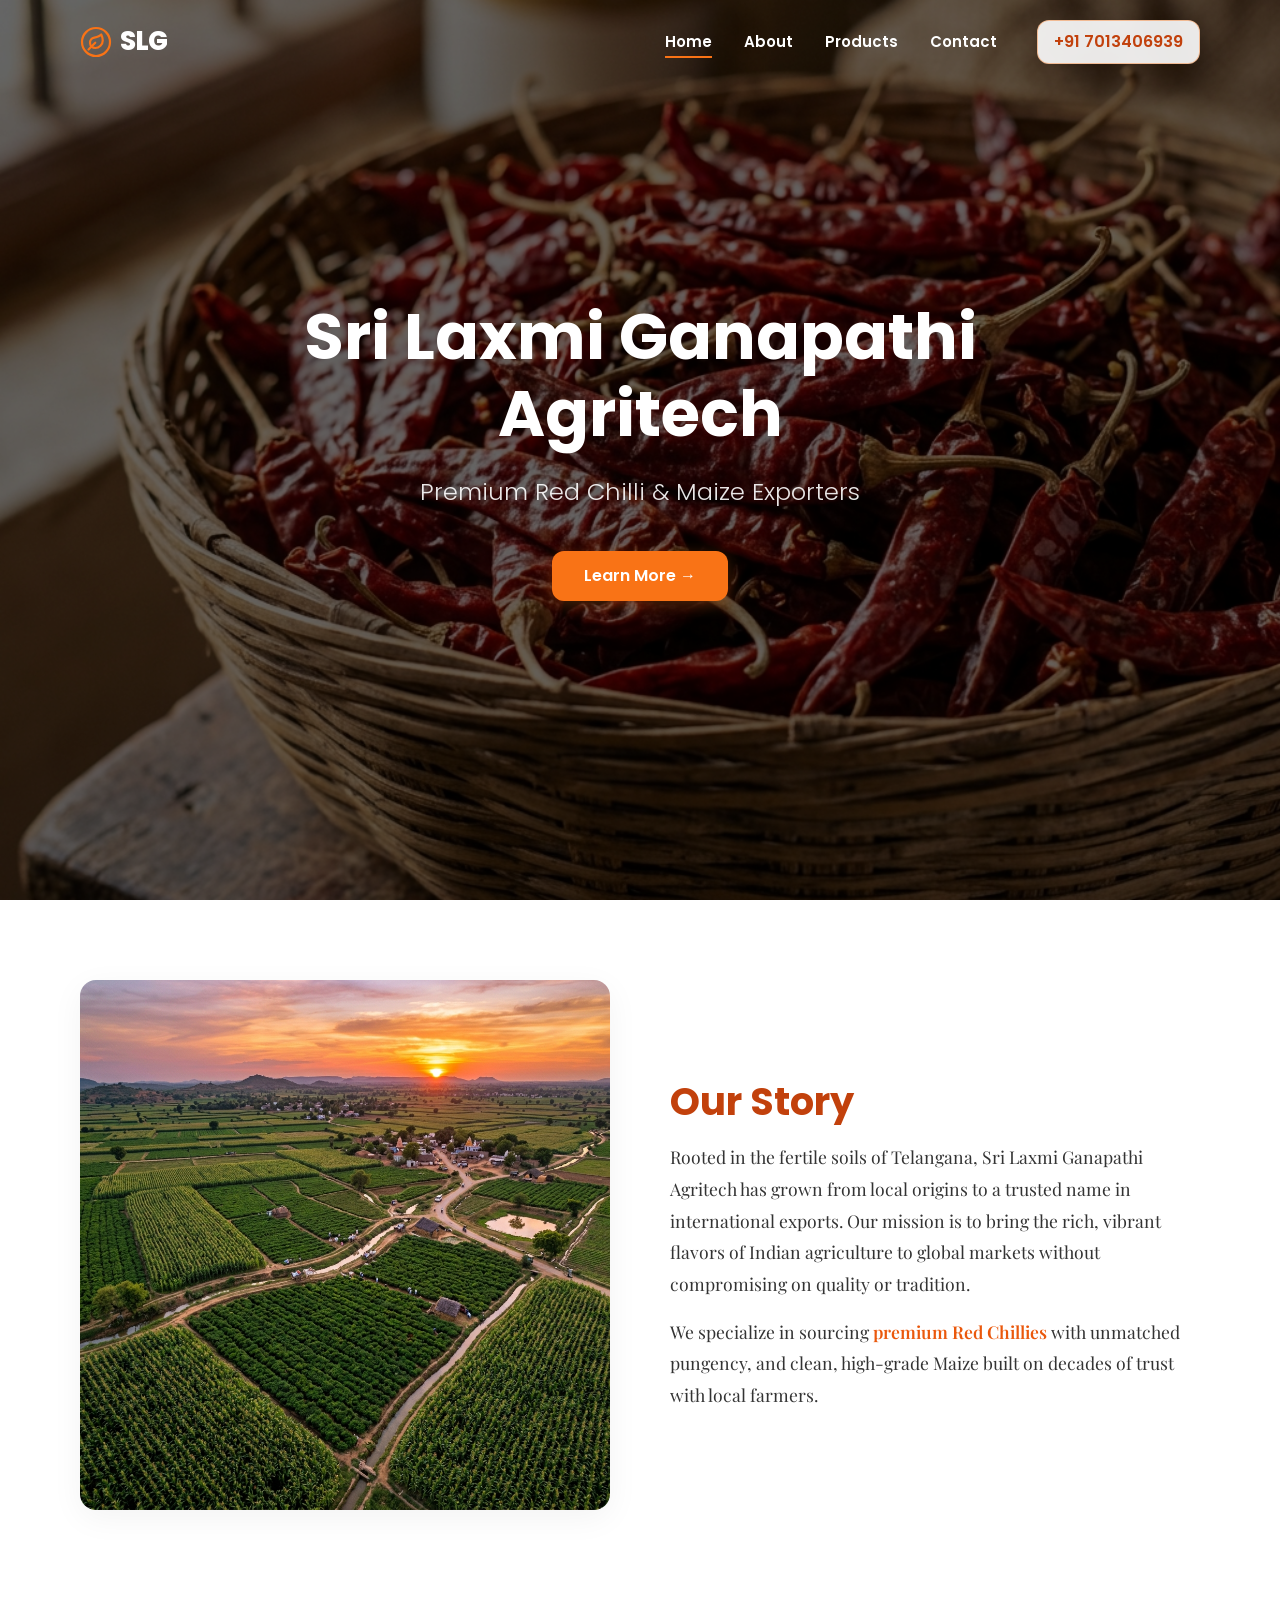
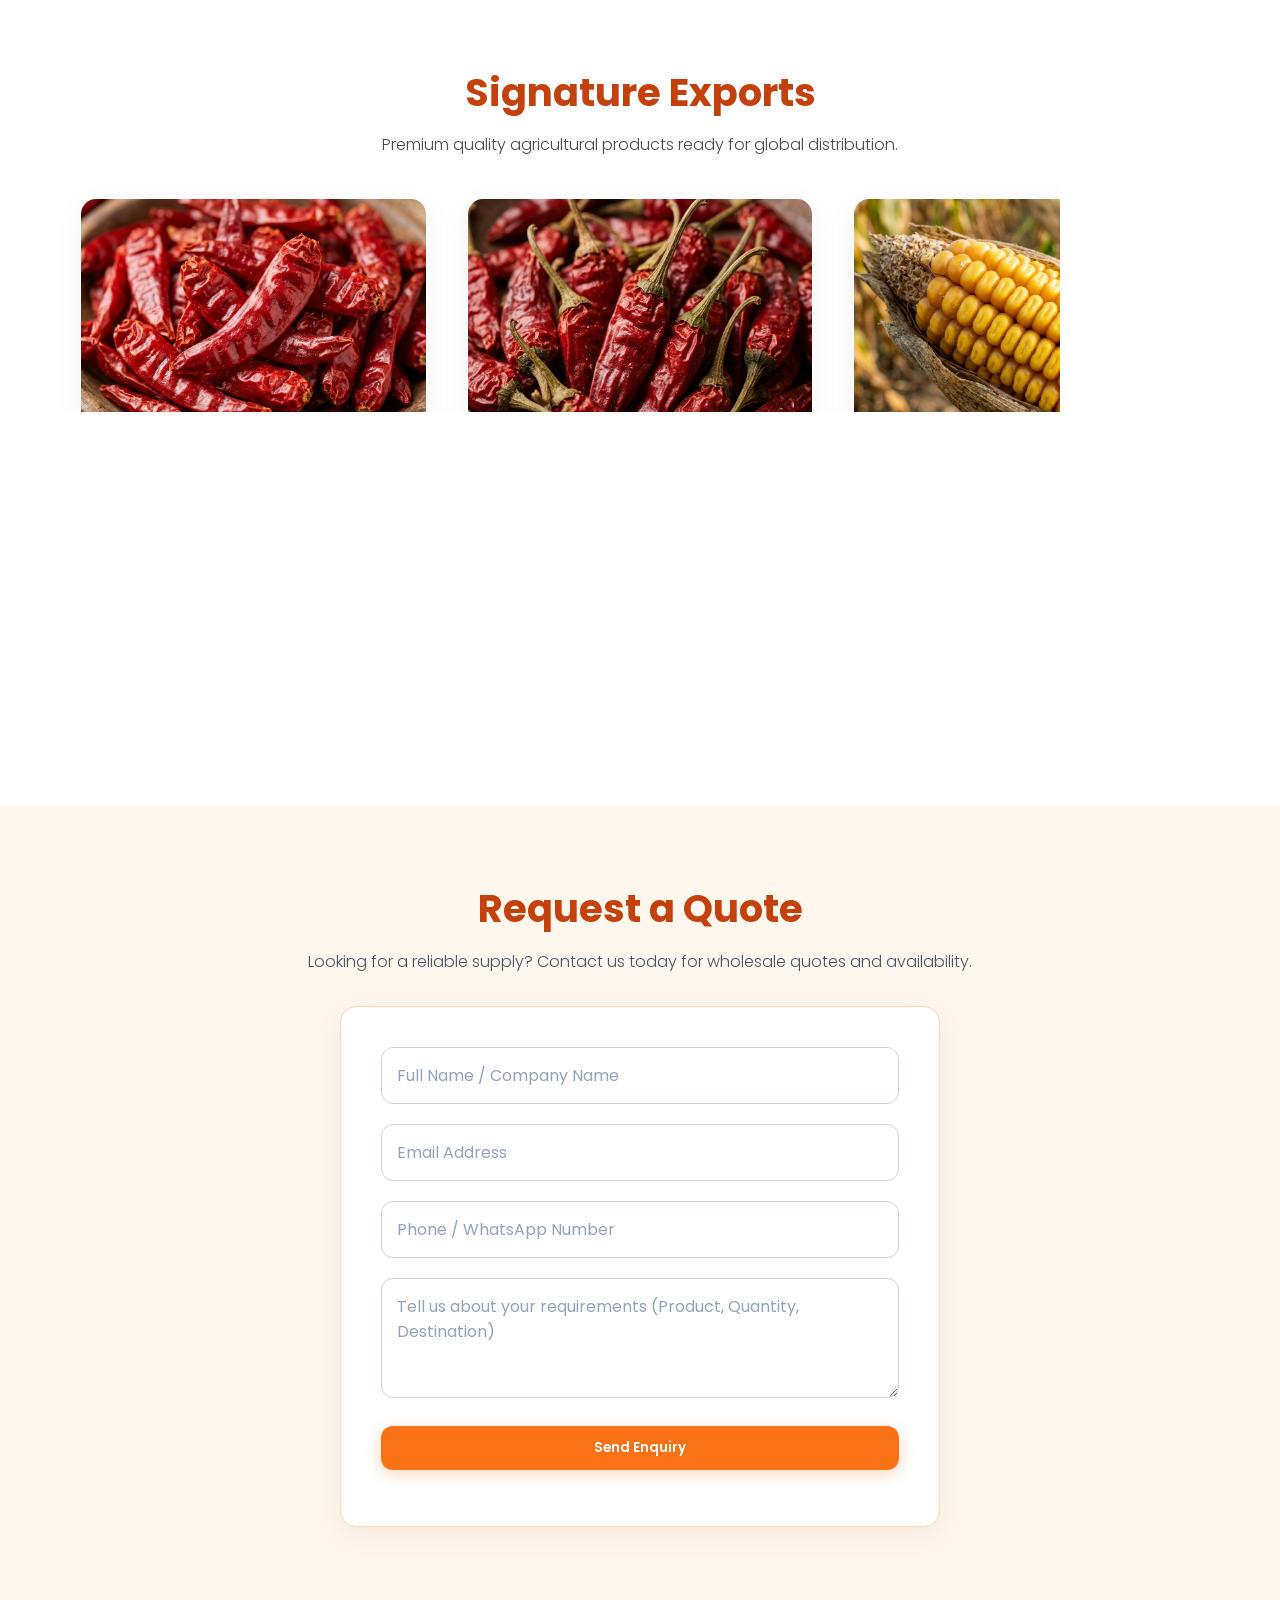
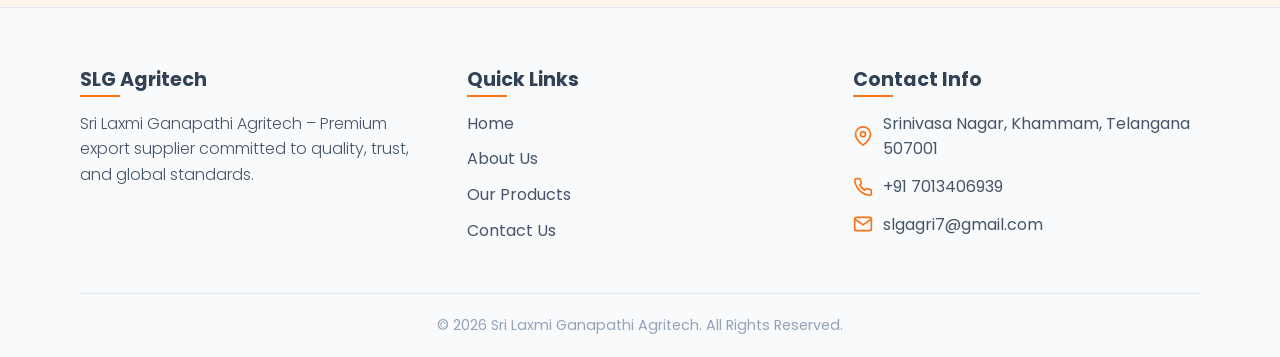
==== index.html @ 1c3d2900 "Add files via upload" ====
<!DOCTYPE html>
<html lang="en">

<head>
  <meta charset="UTF-8">
  <meta name="viewport" content="width=device-width, initial-scale=1.0">
  <meta name="description"
    content="Sri Laxmi Ganapathi Agritech is a leading exporter of premium Stemless Red Chillies, Whole Stem Chillies, and Grade A/B Maize from Telangana. Request a bulk quote today!">
  <title>Sri Laxmi Ganapathi Agritech | Premium Red Chilli & Maize Exporters</title>
  <link rel="canonical" href="https://www.slgagritech.com/">
  <meta name="robots" content="index, follow">
  <link rel="stylesheet" href="css/style.css">
  <script type="application/ld+json">
  {
    "@context": "https://schema.org",
    "@type": "Organization",
    "name": "Sri Laxmi Ganapathi Agritech",
    "url": "https://www.slgagritech.com",
    "contactPoint": {
      "@type": "ContactPoint",
      "telephone": "+91-7013406939",
      "contactType": "sales",
      "areaServed": "Global"
    }
  }
  </script>
</head>

<body>

  <!-- Glassmorphism Navbar -->
  <nav class="navbar">
    <div class="container">
      <a href="index.html" class="logo">
        <svg class="nav-logo-icon" xmlns="http://www.w3.org/2000/svg" viewBox="0 0 32 32" fill="none"
          stroke="var(--accent-brand)" stroke-linecap="round" stroke-linejoin="round">
          <circle cx="16" cy="16" r="14" stroke-width="2.2"></circle>
          <g transform="translate(7, 7) scale(0.75)" stroke-width="2.93">
            <path d="M11 20A7 7 0 0 1 9.8 6.1C15.5 5 17 4.48 19 2c1 2 2 4.18 2 8 0 5.5-4.78 10-10 10Z"></path>
            <line x1="2" y1="22" x2="11" y2="13"></line>
          </g>
        </svg>
        SLG
      </a>

      <!-- Hamburger Icon for Mobile -->
      <button class="hamburger" aria-label="Toggle navigation">&#9776;</button>

      <div class="nav-menu">
        <div class="nav-links">
          <a href="index.html" class="active">Home</a>
          <a href="about.html">About</a>
          <a href="products.html">Products</a>
          <a href="contact.html">Contact</a>
        </div>
        <a href="tel:+917013406939" class="nav-phone">+91 7013406939</a>
      </div>
    </div>
  </nav>

  <!-- Hero Section -->
  <header class="hero" style="background-image: url('assets/images/hero.png');">
    <div class="container">
      <h1>Sri Laxmi Ganapathi Agritech</h1>
      <p class="subtext">Premium Red Chilli & Maize Exporters</p>
      <a href="about.html" class="btn btn-primary">Learn More &rarr;</a>
    </div>
  </header>

  <!-- Our Story Section -->
  <section id="about" class="split-section">
    <div class="container">
      <div class="split-image scroll-reveal">
        <img src="assets/images/farm.png" alt="Sri Laxmi Ganapathi Agritech Chilli Farms in Telangana" loading="lazy">
      </div>
      <div class="split-content scroll-reveal">
        <h2 class="section-title">Our Story</h2>
        <p class="story-text mb-4">
          Rooted in the fertile soils of Telangana, Sri Laxmi Ganapathi Agritech has grown from local origins to a
          trusted name in international exports.
          Our mission is to bring the rich, vibrant flavors of Indian agriculture to global markets without compromising
          on quality or tradition.
        </p>
        <p class="story-text">
          We specialize in sourcing <a href="products.html#stemless" class="highlight-red" title="View Premium Red Chillies">premium Red Chillies</a> with unmatched pungency, and
          clean, high-grade Maize built on decades of trust with local farmers.
        </p>
      </div>
    </div>
  </section>

  <!-- Product Preview Section -->
  <section id="products" class="products-preview bg-light">
    <div class="container">
      <div class="text-center scroll-reveal">
        <h2 class="section-title">Signature Exports</h2>
        <p>Premium quality agricultural products ready for global distribution.</p>
      </div>

      <div class="product-grid">
        <!-- Stemless Chilli -->
        <article class="product-card scroll-reveal" style="transition-delay: 0.1s;">
          <div class="product-img">
            <img src="assets/images/stemless.png" alt="Export Grade Stemless Red Chilli by Sri Laxmi Ganapathi Agritech" loading="lazy">
          </div>
          <div class="product-info">
            <h3>Stemless Chilli</h3>
            <p>Clean, export-grade A red chillies with stems fully removed for immediate processing and culinary use.
            </p>
            <a href="products.html#stemless" class="btn-outline">View Details</a>
          </div>
        </article>

        <!-- Whole Stem Chilli -->
        <article class="product-card scroll-reveal" style="transition-delay: 0.2s;">
          <div class="product-img">
            <img src="assets/images/whole_stem.png" alt="Premium Whole Stem Red Chilli from Sri Laxmi Ganapathi Agritech" loading="lazy">
          </div>
          <div class="product-info">
            <h3>Whole Stem Chilli</h3>
            <p>Traditional rich flavor with high pungency capsaicin content. Carefully sun-dried locking in the aroma.
            </p>
            <a href="products.html#whole" class="btn-outline">View Details</a>
          </div>
        </article>

        <!-- Grade A/B Maize -->
        <article class="product-card scroll-reveal" style="transition-delay: 0.3s;">
          <div class="product-img">
            <img src="assets/images/maize.png" alt="Grade A/B Export Maize by Sri Laxmi Ganapathi Agritech" loading="lazy">
          </div>
          <div class="product-info">
            <h3>Grade A/B Maize</h3>
            <p>Fresh golden maize kernels with strict moisture control parameters, ideal for food and industrial
              processing.</p>
            <a href="products.html#maize" class="btn-outline">View Details</a>
          </div>
        </article>
      </div>
    </div>
  </section>

  <!-- Global Enquiry Section -->
  <section id="enquiry" class="enquiry-section">
    <div class="container">
      <div class="text-center mb-8 scroll-reveal">
        <h2 class="section-title">Request a Quote</h2>
        <p>Looking for a reliable supply? Contact us today for wholesale quotes and availability.</p>
      </div>

      <div class="enquiry-form scroll-reveal">
        <form id="enquiryForm">
          <input type="hidden" name="access_key" value="6bf9b00e-61cd-420d-aa7c-b193211fee21">
          <input type="hidden" name="subject" value="New Business Enquiry via SLG Agritech Website">
          <input type="checkbox" name="botcheck" style="display: none;">

          <div class="form-group">
            <input type="text" name="name" class="form-control" placeholder="Full Name / Company Name" required>
          </div>
          <div class="form-group">
            <input type="email" name="email" class="form-control" placeholder="Email Address" required>
          </div>
          <div class="form-group">
            <input type="tel" name="phone" class="form-control" placeholder="Phone / WhatsApp Number" required>
          </div>
          <div class="form-group">
            <textarea name="message" class="form-control"
              placeholder="Tell us about your requirements (Product, Quantity, Destination)" required></textarea>
          </div>

          <button type="submit" class="btn btn-primary">Send Enquiry</button>
          <div id="formStatus" class="form-status"></div>
        </form>
      </div>
    </div>
  </section>

  <!-- Footer -->
  <footer>
    <div class="container">
      <div class="footer-grid">
        <!-- Col 1 -->
        <div class="footer-col">
          <h4>SLG Agritech</h4>
          <p>Sri Laxmi Ganapathi Agritech – Premium export supplier committed to quality, trust, and global standards.
          </p>
        </div>

        <!-- Col 2 -->
        <div class="footer-col">
          <h4>Quick Links</h4>
          <ul class="footer-links">
            <li><a href="index.html">Home</a></li>
            <li><a href="about.html">About Us</a></li>
            <li><a href="products.html">Our Products</a></li>
            <li><a href="contact.html">Contact Us</a></li>
          </ul>
        </div>

        <!-- Col 3 -->
        <div class="footer-col">
          <h4>Contact Info</h4>
          <ul class="footer-contact">
            <li>
              <svg xmlns="http://www.w3.org/2000/svg" width="20" height="20" viewBox="0 0 24 24" fill="none"
                stroke="currentColor" stroke-width="2" stroke-linecap="round" stroke-linejoin="round"
                class="footer-icon">
                <path d="M21 10c0 7-9 13-9 13s-9-6-9-13a9 9 0 0 1 18 0z"></path>
                <circle cx="12" cy="10" r="3"></circle>
              </svg>
              <span>Srinivasa Nagar, Khammam, Telangana 507001</span>
            </li>
            <li>
              <svg xmlns="http://www.w3.org/2000/svg" width="20" height="20" viewBox="0 0 24 24" fill="none"
                stroke="currentColor" stroke-width="2" stroke-linecap="round" stroke-linejoin="round"
                class="footer-icon">
                <path
                  d="M22 16.92v3a2 2 0 0 1-2.18 2 19.79 19.79 0 0 1-8.63-3.07 19.5 19.5 0 0 1-6-6 19.79 19.79 0 0 1-3.07-8.67A2 2 0 0 1 4.11 2h3a2 2 0 0 1 2 1.72 12.84 12.84 0 0 0 .7 2.81 2 2 0 0 1-.45 2.11L8.09 9.91a16 16 0 0 0 6 6l1.27-1.27a2 2 0 0 1 2.11-.45 12.84 12.84 0 0 0 2.81.7A2 2 0 0 1 22 16.92z">
                </path>
              </svg>
              <a href="tel:+917013406939">+91 7013406939</a>
            </li>
            <li>
              <svg xmlns="http://www.w3.org/2000/svg" width="20" height="20" viewBox="0 0 24 24" fill="none"
                stroke="currentColor" stroke-width="2" stroke-linecap="round" stroke-linejoin="round"
                class="footer-icon">
                <path d="M4 4h16c1.1 0 2 .9 2 2v12c0 1.1-.9 2-2 2H4c-1.1 0-2-.9-2-2V6c0-1.1.9-2 2-2z"></path>
                <polyline points="22,6 12,13 2,6"></polyline>
              </svg>
              <a href="mailto:slgagri7@gmail.com">slgagri7@gmail.com</a>
            </li>
          </ul>
        </div>
      </div>

      <div class="footer-bottom">
        &copy; 2026 Sri Laxmi Ganapathi Agritech. All Rights Reserved.
      </div>
    </div>
  </footer>

  <script src="js/main.js"></script>
</body>

</html>
---- css/style.css ----
@import url('https://fonts.googleapis.com/css2?family=Playfair+Display:ital,wght@0,400;0,700;1,400&family=Poppins:wght@300;400;600;700&display=swap');

:root {
  --primary: #c2410c;
  --accent-red: #ea580c;
  --accent-brand: #f97316;
  --background: #ffffff;
  --text-dark: #334155;
  --text-light: #ffffff;
  --glass-bg: rgba(255, 255, 255, 0.4);
  --glass-border: rgba(255, 255, 255, 0.5);
  --border-glow: rgba(249, 115, 22, 0.4);
  
  --font-heading: 'Poppins', sans-serif;
  --font-body: 'Poppins', sans-serif;
  --font-story: 'Playfair Display', serif;

  --transition: all 0.3s ease;
  --radius: 12px;
  --radius-lg: 16px;
  --shadow: 0 8px 32px rgba(0, 0, 0, 0.05);
  --shadow-hover: 0 16px 48px rgba(0, 0, 0, 0.1);
}

/* Reset */
* {
  margin: 0;
  padding: 0;
  box-sizing: border-box;
}

html {
  scroll-behavior: smooth;
  scroll-padding-top: 80px; 
}

body {
  font-family: var(--font-body);
  background-color: var(--background);
  color: var(--text-dark);
  line-height: 1.6;
  overflow-x: hidden;
}

h1, h2, h3, h4, h5, h6 {
  font-family: var(--font-heading);
  font-weight: 700;
  line-height: 1.2;
}

p {
  font-weight: 300;
  color: #4a4a4a;
}

a {
  text-decoration: none;
  color: inherit;
  transition: var(--transition);
}

ul {
  list-style: none;
}

img {
  max-width: 100%;
  height: auto;
  display: block;
}

/* Layout Utilities */
.container {
  max-width: 1200px;
  margin: 0 auto;
  padding: 0 40px;
}

section {
  padding: 80px 0;
}

.text-center { text-align: center; }
.mb-2 { margin-bottom: 8px; }
.mb-4 { margin-bottom: 16px; }
.mb-8 { margin-bottom: 32px; }

/* Buttons */
.btn {
  display: inline-block;
  padding: 12px 32px;
  border-radius: var(--radius);
  font-family: var(--font-heading);
  font-weight: 600;
  cursor: pointer;
  border: none;
  transition: var(--transition);
}

.btn-primary {
  background-color: var(--accent-brand);
  color: var(--text-light);
  box-shadow: 0 4px 16px rgba(249, 115, 22, 0.3);
}

.btn-primary:hover {
  background-color: #ea580c; /* Slightly darker */
  box-shadow: 0 6px 24px rgba(249, 115, 22, 0.5);
  transform: translateY(-2px);
}

/* Glassmorphism Navbar */
.navbar {
  position: fixed;
  top: 0;
  left: 0;
  width: 100%;
  z-index: 1000;
  padding: 20px 0;
  transition: var(--transition);
}

.navbar.scrolled {
  background: rgba(255, 255, 255, 0.95); /* Slightly brighter when scrolled down */
  backdrop-filter: blur(10px);
  -webkit-backdrop-filter: blur(10px);
  box-shadow: var(--shadow);
  padding: 15px 0;
}

.navbar .container {
  display: flex;
  justify-content: space-between;
  align-items: center;
}

.logo {
  display: flex;
  align-items: center;
  gap: 8px;
  font-size: 26px;
  font-weight: 800;
  color: var(--primary);
  letter-spacing: -0.5px;
}

.logo span {
  font-weight: 300;
  opacity: 0.9;
}

.nav-logo-icon {
  width: 32px;
  height: 32px;
  transition: transform 0.3s ease;
}

.logo:hover .nav-logo-icon {
  transform: scale(1.1) rotate(5deg);
}

.navbar:not(.scrolled):not(.navbar-dark-text) .logo,
.navbar:not(.scrolled):not(.navbar-dark-text) .nav-links a {
  color: var(--text-light);
}

.navbar.navbar-dark-text:not(.scrolled) .nav-links a {
  color: var(--text-dark);
}

.nav-menu {
  display: flex;
  align-items: center;
  gap: 40px;
}

.nav-links {
  display: flex;
  gap: 32px;
}

.nav-links a {
  font-weight: 600;
  font-size: 15px;
  position: relative;
}

.nav-links a::after {
  content: '';
  position: absolute;
  bottom: -4px;
  left: 0;
  width: 0;
  height: 2px;
  background-color: var(--accent-brand);
  transition: var(--transition);
}

.nav-links a:hover::after,
.nav-links a.active::after {
  width: 100%;
}

.nav-links a:hover {
  color: var(--accent-brand) !important;
}

.nav-phone {
  font-weight: 600;
  color: var(--primary);
  background: rgba(255,255,255,0.9);
  padding: 8px 16px;
  border-radius: var(--radius);
  border: 1px solid var(--border-glow);
}

.nav-phone:hover {
  background: var(--primary);
  color: var(--text-light);
  border-color: var(--primary);
}

.hamburger {
  display: none;
  cursor: pointer;
  background: none;
  border: none;
  font-size: 24px;
}

.navbar:not(.scrolled):not(.navbar-dark-text) .hamburger {
  color: var(--text-light);
}
.navbar.scrolled .hamburger,
.navbar.navbar-dark-text .hamburger {
  color: var(--primary);
}

/* Hero Section */
.hero {
  height: 100vh;
  min-height: 600px;
  display: flex;
  align-items: center;
  position: relative;
  background-size: cover;
  background-position: center;
  background-attachment: fixed; /* Parallax effect */
}

.hero::before {
  content: '';
  position: absolute;
  top: 0; left: 0; right: 0; bottom: 0;
  background: rgba(0, 0, 0, 0.6);
  z-index: 1;
}

.hero .container {
  position: relative;
  z-index: 2;
  color: var(--text-light);
  max-width: 800px;
  margin: 0 auto;
  text-align: center;
}

.hero h1 {
  font-size: clamp(3rem, 5vw, 4.5rem);
  margin-bottom: 20px;
  opacity: 0;
  transform: translateY(30px);
  animation: fadeUp 1s ease forwards 0.3s;
}

.hero .subtext {
  font-size: clamp(1.2rem, 2vw, 1.5rem);
  font-weight: 300;
  margin-bottom: 40px;
  color: rgba(255,255,255,0.9);
  opacity: 0;
  transform: translateY(30px);
  animation: fadeUp 1s ease forwards 0.5s;
}

.hero .btn-primary {
  opacity: 0;
  transform: translateY(30px);
  animation: fadeUp 1s ease forwards 0.7s;
}

@keyframes fadeUp {
  to {
    opacity: 1;
    transform: translateY(0);
  }
}

/* Other Sections Base */
.section-title {
  font-size: clamp(2rem, 3vw, 2.5rem);
  color: var(--primary);
  margin-bottom: 16px;
}

/* Split Section (Our Story) */
.split-section .container {
  display: flex;
  align-items: center;
  gap: 60px;
}

.split-image {
  flex: 1;
  border-radius: var(--radius-lg);
  overflow: hidden;
  box-shadow: var(--shadow);
}

.split-image img {
  width: 100%;
  height: 100%;
  object-fit: cover;
  transition: transform 0.8s ease;
}

.split-image:hover img {
  transform: scale(1.05);
}

.split-content {
  flex: 1;
}

.story-text {
  font-family: var(--font-story);
  font-size: 1.1rem;
  line-height: 1.8;
  color: #333;
}

.highlight-red {
  color: var(--accent-red);
  font-weight: 600;
}

/* Product Cards */
.products-preview {
  background: transparent;
}

.product-grid {
  display: grid;
  grid-template-columns: repeat(3, 1fr);
  gap: 40px;
  margin-top: 40px;
}

@media (max-width: 992px) {
  .product-grid {
    grid-template-columns: 1fr;
  }
}

.product-card {
  background: rgba(255, 255, 255, 0.6);
  backdrop-filter: blur(20px);
  -webkit-backdrop-filter: blur(20px);
  border: 1px solid rgba(255, 255, 255, 0.4);
  border-radius: var(--radius-lg);
  overflow: hidden;
  box-shadow: var(--shadow);
  transition: var(--transition);
  display: flex;
  flex-direction: column;
}

.product-card:hover {
  transform: translateY(-10px);
  box-shadow: var(--shadow-hover);
  border-color: var(--border-glow);
}

.product-img {
  height: 250px;
  overflow: hidden;
}

.product-img img {
  width: 100%;
  height: 100%;
  object-fit: cover;
  transition: transform 0.5s ease;
}

.product-card:hover .product-img img {
  transform: scale(1.1);
}

.product-info {
  padding: 30px;
  flex-grow: 1;
  display: flex;
  flex-direction: column;
}

.product-info h3 {
  font-size: 1.5rem;
  color: var(--primary);
  margin-bottom: 12px;
}

.product-info p {
  margin-bottom: 24px;
  flex-grow: 1;
}

.btn-outline {
  display: block;
  text-align: center;
  padding: 10px 24px;
  border: 2px solid var(--primary);
  color: var(--primary);
  border-radius: var(--radius);
  font-weight: 600;
  transition: var(--transition);
}

.btn-outline:hover {
  background: var(--primary);
  color: var(--text-light);
}

/* Enquiry Form */
.enquiry-section {
  background: #fff7ed;
  color: var(--text-dark);
  padding: 80px 0;
  position: relative;
}

.enquiry-section .section-title {
  color: var(--primary);
}

.enquiry-section p {
  color: #475569;
}

.enquiry-form {
  max-width: 600px;
  margin: 0 auto;
  background: #ffffff;
  padding: 40px;
  border-radius: var(--radius-lg);
  border: 1px solid #fed7aa;
  box-shadow: var(--shadow);
}

.form-group {
  margin-bottom: 20px;
}

.form-control {
  width: 100%;
  padding: 15px;
  background: #ffffff;
  border: 1px solid #cbd5e1;
  border-radius: var(--radius);
  color: var(--text-dark);
  font-family: var(--font-body);
  font-size: 1rem;
  outline: none;
  transition: var(--transition);
}

.form-control::placeholder {
  color: #94a3b8;
}

.form-control:focus {
  border-color: var(--accent-brand);
  background: #ffffff;
}

textarea.form-control {
  resize: vertical;
  min-height: 120px;
}

.enquiry-form .btn {
  width: 100%;
}

.form-status {
  margin-top: 16px;
  text-align: center;
  font-weight: 600;
}

/* Footer */
footer {
  background: #f8fafc; /* Deeper variant of primary */
  color: var(--text-dark);
  padding: 60px 0 20px;
  border-top: 1px solid #e2e8f0;
}

.footer-grid {
  display: grid;
  grid-template-columns: repeat(auto-fit, minmax(250px, 1fr));
  gap: 40px;
  margin-bottom: 40px;
}

.footer-col h4 {
  font-size: 1.2rem;
  margin-bottom: 20px;
  position: relative;
  display: inline-block;
}

.footer-col h4::after {
  content: '';
  position: absolute;
  bottom: -6px;
  left: 0;
  width: 40px;
  height: 2px;
  background: var(--accent-brand);
}

.footer-col p {
  color: #475569;
  margin-bottom: 12px;
}

.footer-links li {
  margin-bottom: 10px;
}

.footer-links a {
  color: #475569;
}

.footer-links a:hover {
  color: var(--accent-brand);
  padding-left: 5px;
}

.footer-contact li {
  margin-bottom: 12px;
  color: #475569;
  display: flex;
  align-items: center;
  gap: 10px;
}

.footer-icon {
  color: var(--accent-brand);
  flex-shrink: 0;
  transition: transform 0.3s ease;
}

.footer-contact li:hover .footer-icon {
  transform: scale(1.15);
}

.footer-bottom {
  text-align: center;
  padding-top: 20px;
  border-top: 1px solid #e2e8f0;
  color: #94a3b8;
  font-size: 0.9rem;
}

/* Utilities for Animations */
.scroll-reveal {
  opacity: 0;
  transform: translateY(40px);
  transition: all 0.8s ease-out;
}

.scroll-reveal.visible {
  opacity: 1;
  transform: translateY(0);
}

/* Page Specific Hero Variants */
.hero-sm {
  height: 60vh;
  min-height: 400px;
}
/* Removed navbar-solid block */

/* Responsive */
@media (max-width: 768px) {
  section { padding: 40px 0; }
  .container { padding: 0 20px; }
  
  .nav-links, .nav-phone {
    display: none; /* Hide on mobile initially */
  }
  
  .hamburger {
    display: block;
  }
  
  /* Mobile Menu Styles */
  .nav-menu.active {
    display: flex;
    flex-direction: column;
    position: absolute;
    top: 100%;
    left: 0;
    width: 100%;
    background: var(--primary);
    padding: 20px;
    box-shadow: var(--shadow);
  }
  
  .nav-menu.active .nav-links {
    display: flex;
    flex-direction: column;
    gap: 20px;
    align-items: center;
    width: 100%;
    margin-bottom: 20px;
  }
  
  .nav-menu.active .nav-links a {
    color: var(--text-light) !important;
  }
  
  .nav-menu.active .nav-phone {
    display: inline-block;
    text-align: center;
  }

  .split-section .container {
    flex-direction: column;
    text-align: center;
  }
  
  .split-content {
    order: 1; /* For mobile if we want order changes */
  }
}
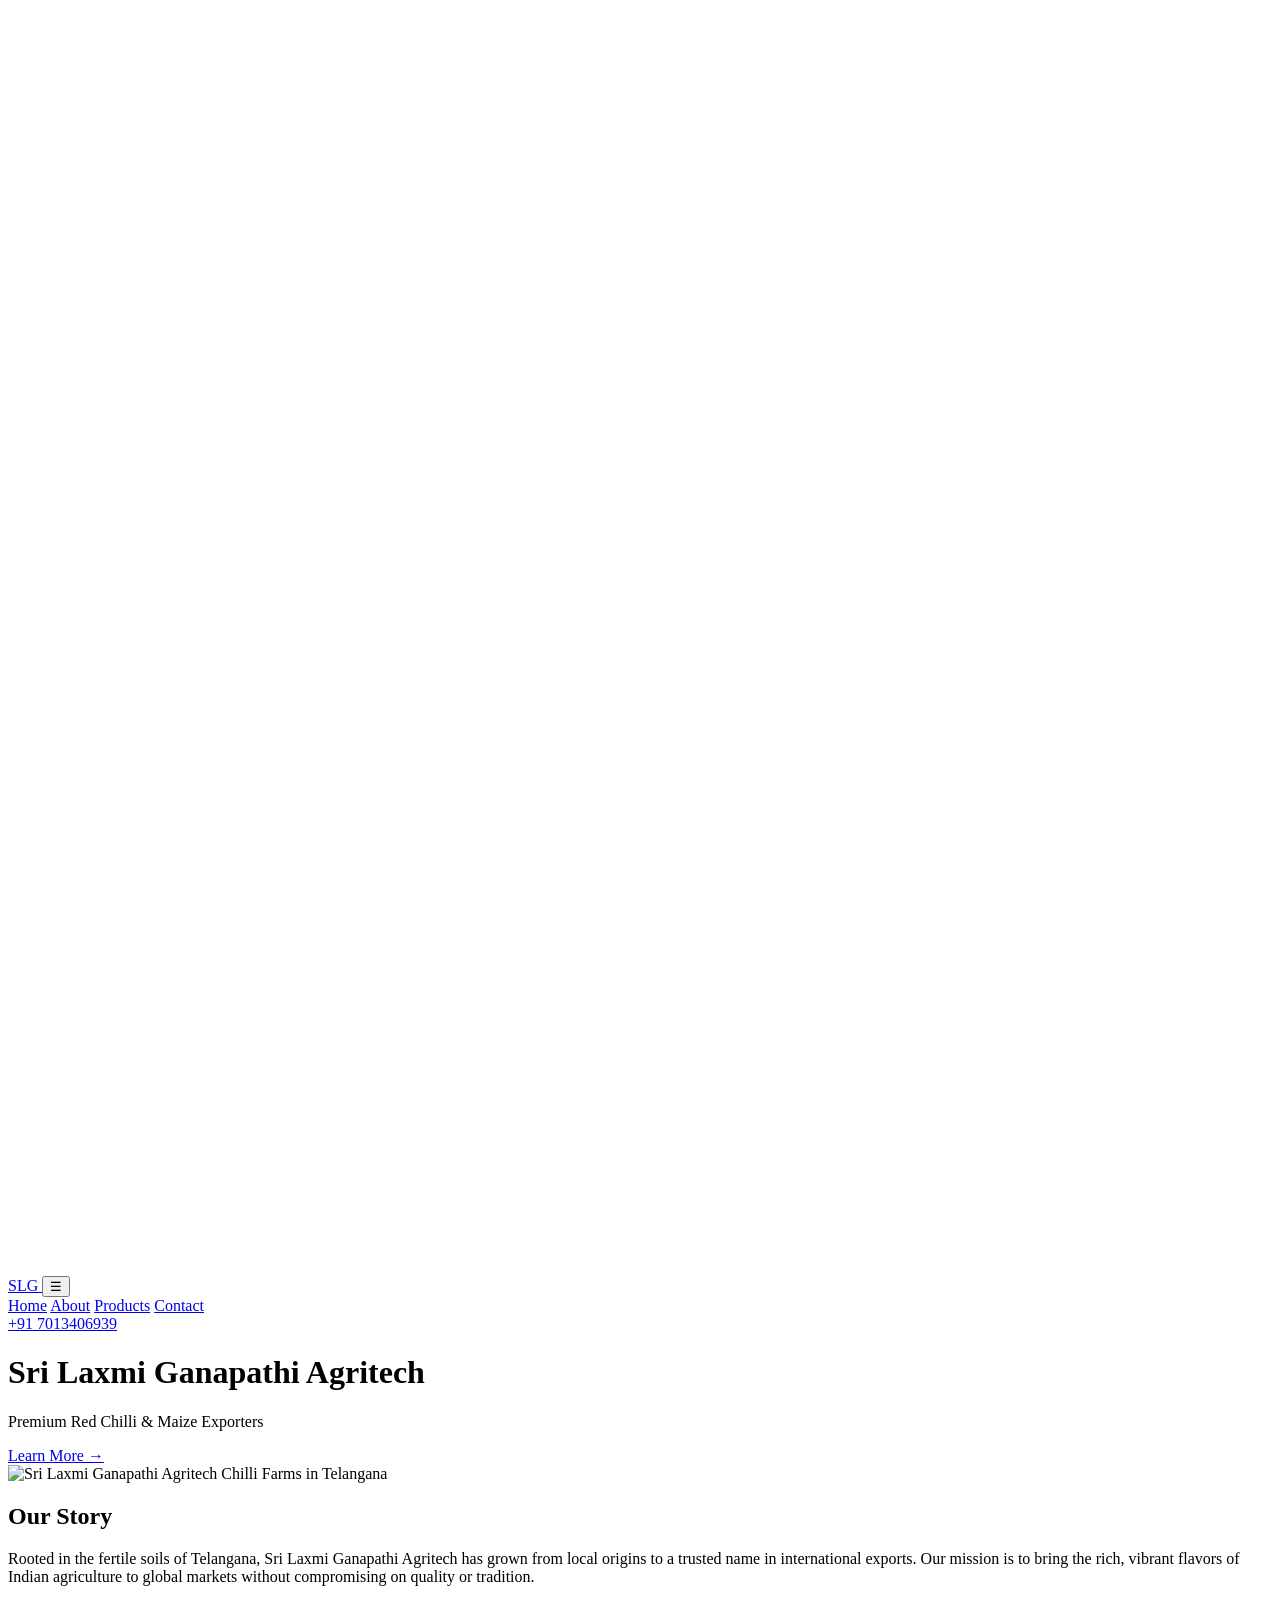
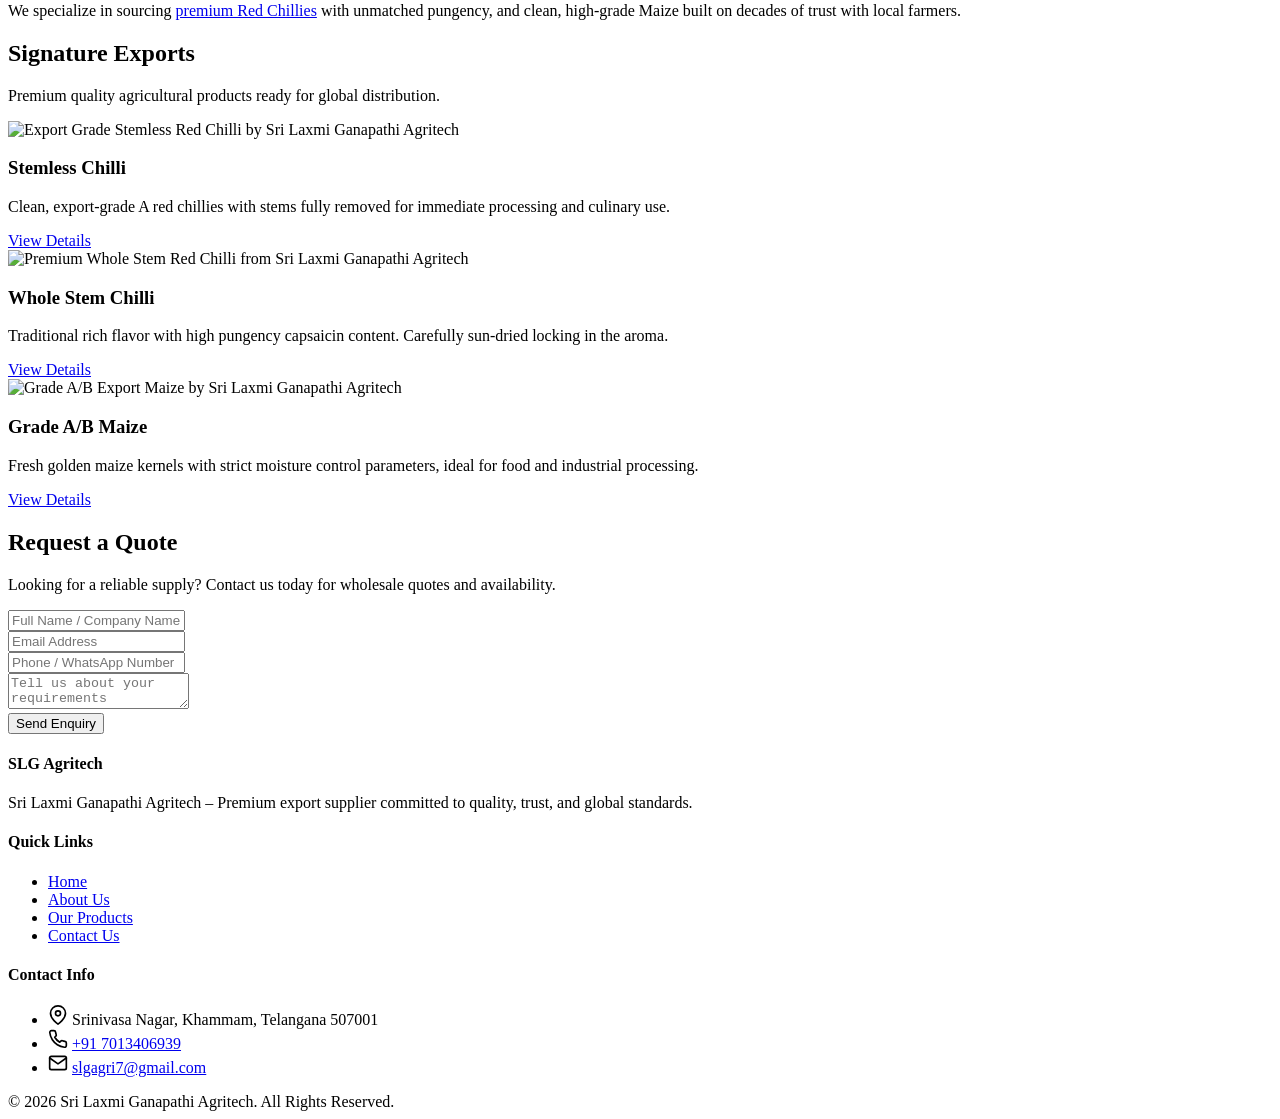
==== commit 55a82fbe: "Add files via upload" ====
--- a/index.html
+++ b/index.html
@@ -9,6 +9,12 @@
   <title>Sri Laxmi Ganapathi Agritech | Premium Red Chilli & Maize Exporters</title>
   <link rel="canonical" href="https://www.slgagritech.com/">
   <meta name="robots" content="index, follow">
+  <meta name="google-site-verification" content="YOUR_VERIFICATION_CODE_HERE" />
+  <meta property="og:title" content="Sri Laxmi Ganapathi Agritech | Premium Red Chilli Exporters" />
+  <meta property="og:description" content="Leading exporter of premium Stemless Red Chillies, Whole Stem Chillies, and Grade A/B Maize from Telangana." />
+  <meta property="og:url" content="https://www.slgagritech.com/" />
+  <meta property="og:type" content="website" />
+  <meta property="og:image" content="https://www.slgagritech.com/assets/images/hero.png" />
   <link rel="stylesheet" href="css/style.css">
   <script type="application/ld+json">
   {
@@ -21,6 +27,24 @@
       "telephone": "+91-7013406939",
       "contactType": "sales",
       "areaServed": "Global"
+    }
+  }
+  </script>
+  <script type="application/ld+json">
+  {
+    "@context": "https://schema.org",
+    "@type": "LocalBusiness",
+    "name": "Sri Laxmi Ganapathi Agritech",
+    "image": "https://www.slgagritech.com/assets/images/hero.png",
+    "url": "https://www.slgagritech.com",
+    "telephone": "+91-7013406939",
+    "address": {
+      "@type": "PostalAddress",
+      "streetAddress": "Srinivasa Nagar",
+      "addressLocality": "Khammam",
+      "addressRegion": "Telangana",
+      "postalCode": "507001",
+      "addressCountry": "IN"
     }
   }
   </script>
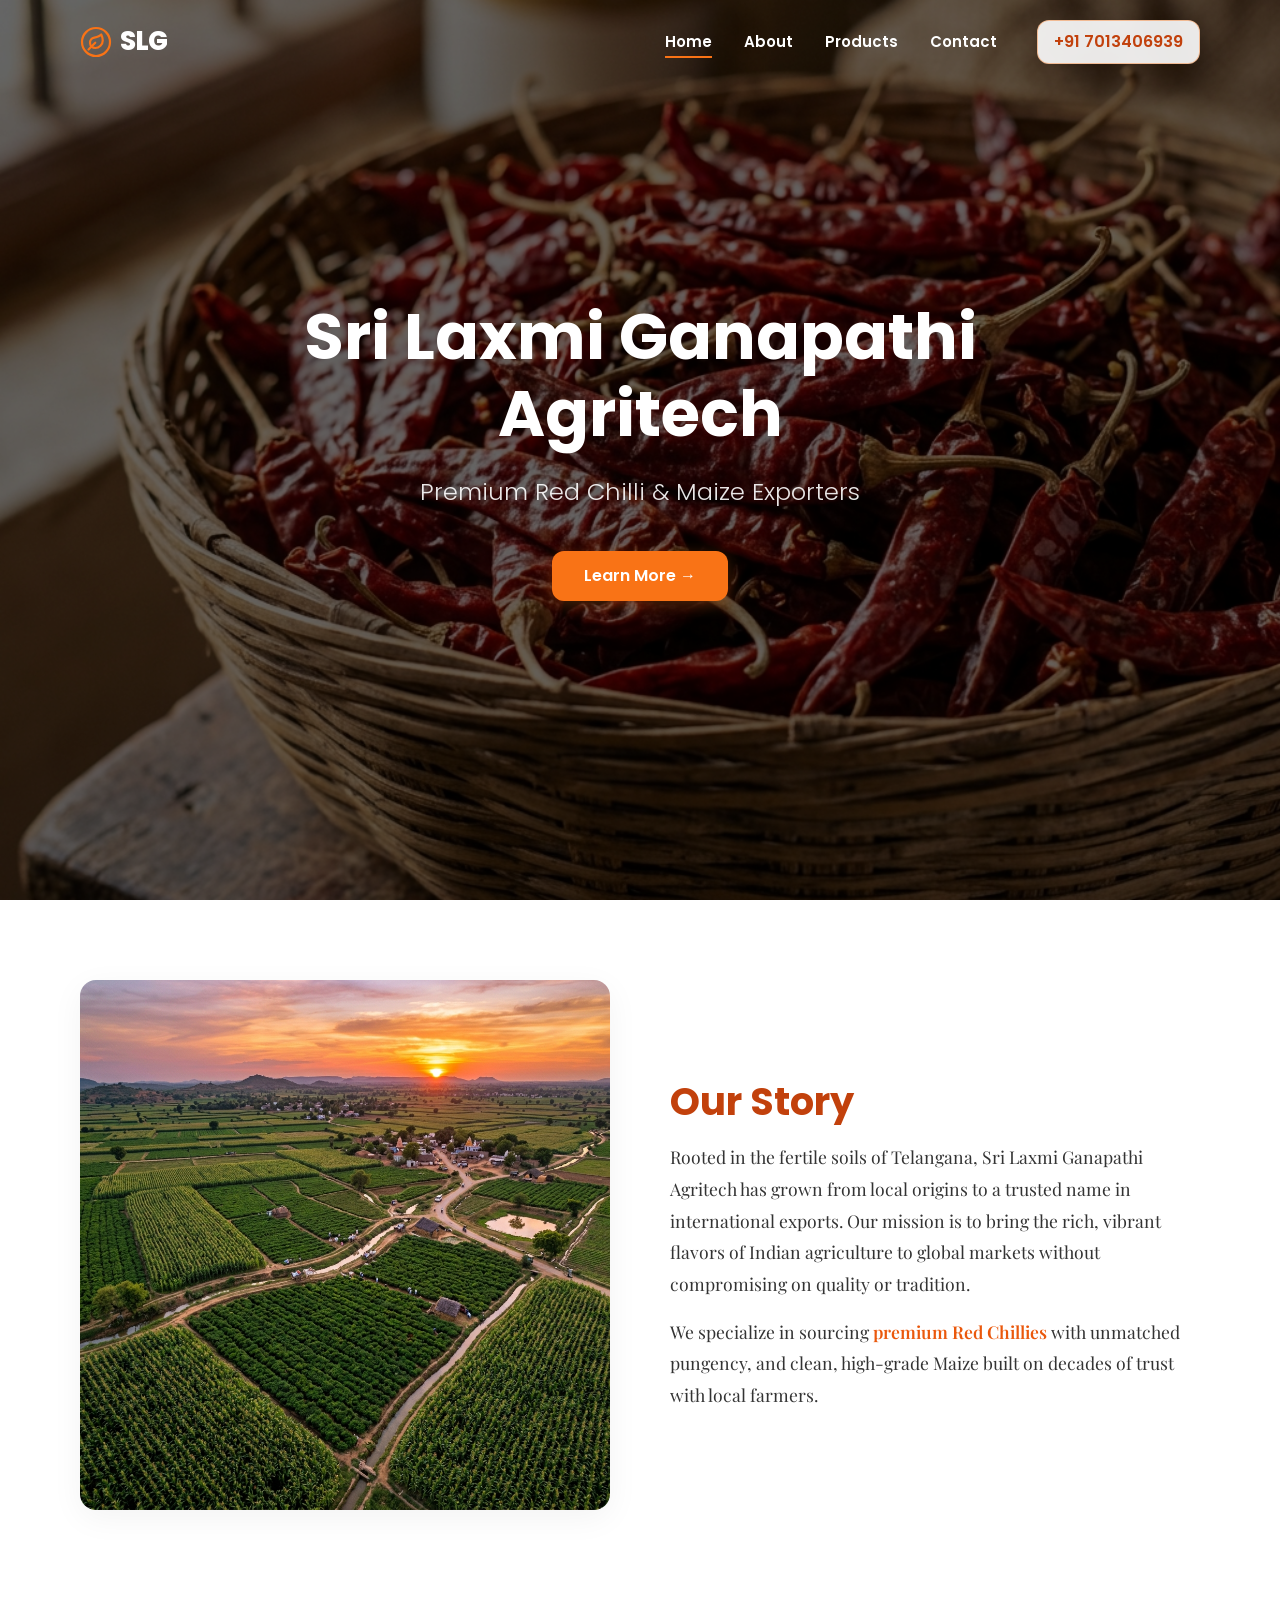
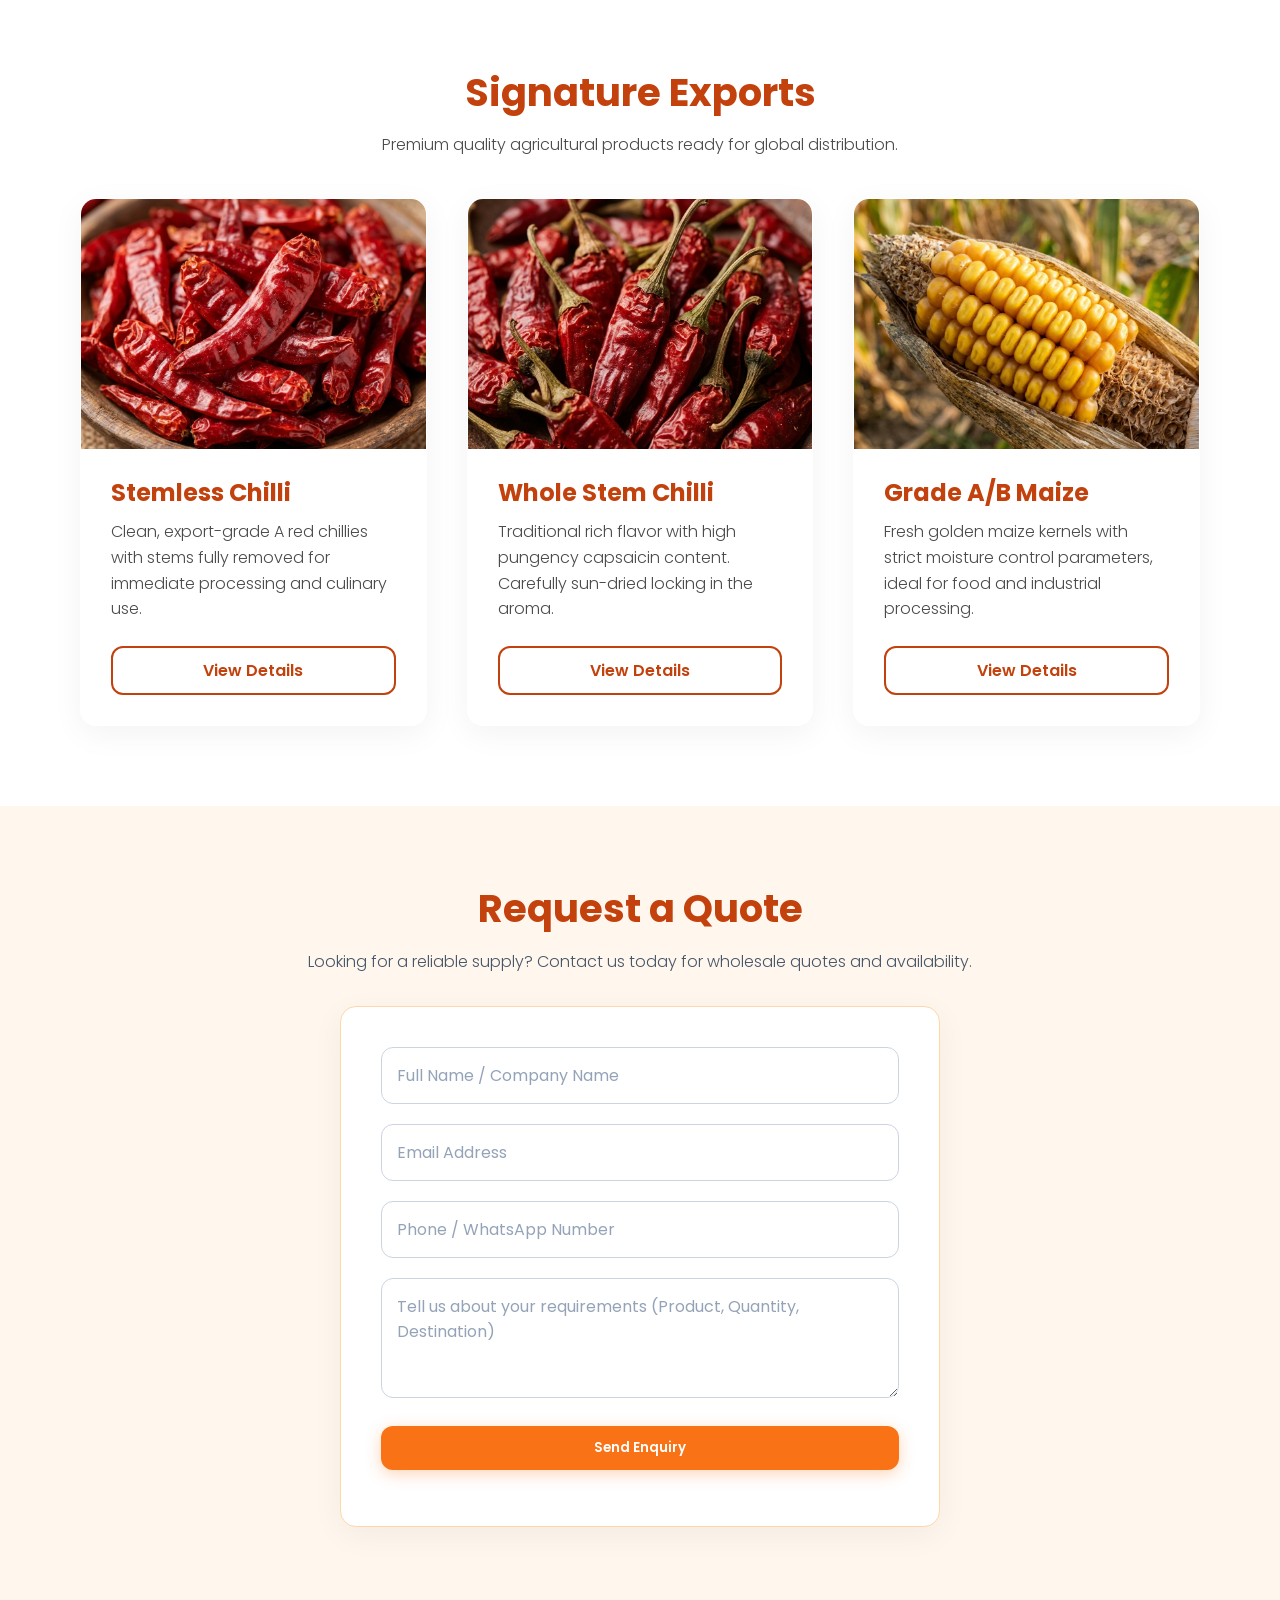
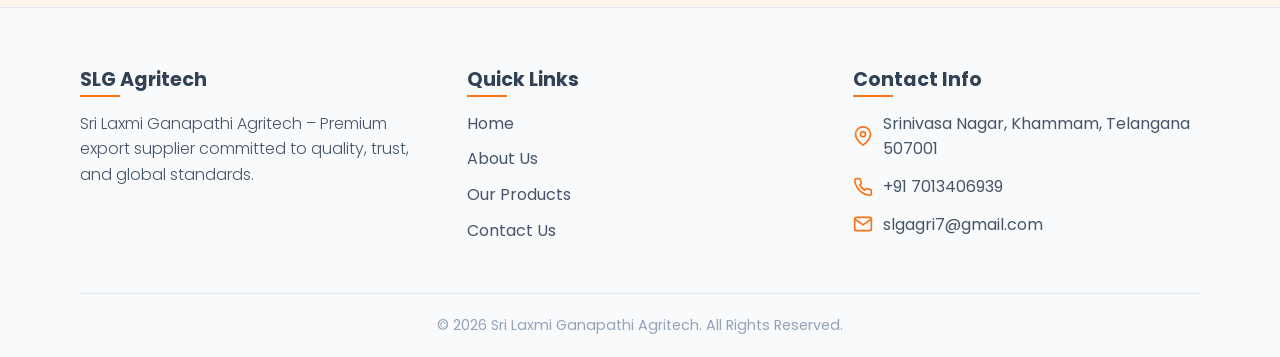
==== commit ec621f32: "Remove Google site verification from index.html Removed Google site verification meta tag." ====
--- a/index.html
+++ b/index.html
@@ -9,7 +9,6 @@
   <title>Sri Laxmi Ganapathi Agritech | Premium Red Chilli & Maize Exporters</title>
   <link rel="canonical" href="https://www.slgagritech.com/">
   <meta name="robots" content="index, follow">
-  <meta name="google-site-verification" content="YOUR_VERIFICATION_CODE_HERE" />
   <meta property="og:title" content="Sri Laxmi Ganapathi Agritech | Premium Red Chilli Exporters" />
   <meta property="og:description" content="Leading exporter of premium Stemless Red Chillies, Whole Stem Chillies, and Grade A/B Maize from Telangana." />
   <meta property="og:url" content="https://www.slgagritech.com/" />
@@ -266,4 +265,4 @@
   <script src="js/main.js"></script>
 </body>
 
-</html>+</html>
--- a/css/style.css
+++ b/css/style.css
@@ -0,0 +1,648 @@
+@import url('https://fonts.googleapis.com/css2?family=Playfair+Display:ital,wght@0,400;0,700;1,400&family=Poppins:wght@300;400;600;700&display=swap');
+
+:root {
+  --primary: #c2410c;
+  --accent-red: #ea580c;
+  --accent-brand: #f97316;
+  --background: #ffffff;
+  --text-dark: #334155;
+  --text-light: #ffffff;
+  --glass-bg: rgba(255, 255, 255, 0.4);
+  --glass-border: rgba(255, 255, 255, 0.5);
+  --border-glow: rgba(249, 115, 22, 0.4);
+  
+  --font-heading: 'Poppins', sans-serif;
+  --font-body: 'Poppins', sans-serif;
+  --font-story: 'Playfair Display', serif;
+
+  --transition: all 0.3s ease;
+  --radius: 12px;
+  --radius-lg: 16px;
+  --shadow: 0 8px 32px rgba(0, 0, 0, 0.05);
+  --shadow-hover: 0 16px 48px rgba(0, 0, 0, 0.1);
+}
+
+/* Reset */
+* {
+  margin: 0;
+  padding: 0;
+  box-sizing: border-box;
+}
+
+html {
+  scroll-behavior: smooth;
+  scroll-padding-top: 80px; 
+}
+
+body {
+  font-family: var(--font-body);
+  background-color: var(--background);
+  color: var(--text-dark);
+  line-height: 1.6;
+  overflow-x: hidden;
+}
+
+h1, h2, h3, h4, h5, h6 {
+  font-family: var(--font-heading);
+  font-weight: 700;
+  line-height: 1.2;
+}
+
+p {
+  font-weight: 300;
+  color: #4a4a4a;
+}
+
+a {
+  text-decoration: none;
+  color: inherit;
+  transition: var(--transition);
+}
+
+ul {
+  list-style: none;
+}
+
+img {
+  max-width: 100%;
+  height: auto;
+  display: block;
+}
+
+/* Layout Utilities */
+.container {
+  max-width: 1200px;
+  margin: 0 auto;
+  padding: 0 40px;
+}
+
+section {
+  padding: 80px 0;
+}
+
+.text-center { text-align: center; }
+.mb-2 { margin-bottom: 8px; }
+.mb-4 { margin-bottom: 16px; }
+.mb-8 { margin-bottom: 32px; }
+
+/* Buttons */
+.btn {
+  display: inline-block;
+  padding: 12px 32px;
+  border-radius: var(--radius);
+  font-family: var(--font-heading);
+  font-weight: 600;
+  cursor: pointer;
+  border: none;
+  transition: var(--transition);
+}
+
+.btn-primary {
+  background-color: var(--accent-brand);
+  color: var(--text-light);
+  box-shadow: 0 4px 16px rgba(249, 115, 22, 0.3);
+}
+
+.btn-primary:hover {
+  background-color: #ea580c; /* Slightly darker */
+  box-shadow: 0 6px 24px rgba(249, 115, 22, 0.5);
+  transform: translateY(-2px);
+}
+
+/* Glassmorphism Navbar */
+.navbar {
+  position: fixed;
+  top: 0;
+  left: 0;
+  width: 100%;
+  z-index: 1000;
+  padding: 20px 0;
+  transition: var(--transition);
+}
+
+.navbar.scrolled {
+  background: rgba(255, 255, 255, 0.95); /* Slightly brighter when scrolled down */
+  backdrop-filter: blur(10px);
+  -webkit-backdrop-filter: blur(10px);
+  box-shadow: var(--shadow);
+  padding: 15px 0;
+}
+
+.navbar .container {
+  display: flex;
+  justify-content: space-between;
+  align-items: center;
+}
+
+.logo {
+  display: flex;
+  align-items: center;
+  gap: 8px;
+  font-size: 26px;
+  font-weight: 800;
+  color: var(--primary);
+  letter-spacing: -0.5px;
+}
+
+.logo span {
+  font-weight: 300;
+  opacity: 0.9;
+}
+
+.nav-logo-icon {
+  width: 32px;
+  height: 32px;
+  transition: transform 0.3s ease;
+}
+
+.logo:hover .nav-logo-icon {
+  transform: scale(1.1) rotate(5deg);
+}
+
+.navbar:not(.scrolled):not(.navbar-dark-text) .logo,
+.navbar:not(.scrolled):not(.navbar-dark-text) .nav-links a {
+  color: var(--text-light);
+}
+
+.navbar.navbar-dark-text:not(.scrolled) .nav-links a {
+  color: var(--text-dark);
+}
+
+.nav-menu {
+  display: flex;
+  align-items: center;
+  gap: 40px;
+}
+
+.nav-links {
+  display: flex;
+  gap: 32px;
+}
+
+.nav-links a {
+  font-weight: 600;
+  font-size: 15px;
+  position: relative;
+}
+
+.nav-links a::after {
+  content: '';
+  position: absolute;
+  bottom: -4px;
+  left: 0;
+  width: 0;
+  height: 2px;
+  background-color: var(--accent-brand);
+  transition: var(--transition);
+}
+
+.nav-links a:hover::after,
+.nav-links a.active::after {
+  width: 100%;
+}
+
+.nav-links a:hover {
+  color: var(--accent-brand) !important;
+}
+
+.nav-phone {
+  font-weight: 600;
+  color: var(--primary);
+  background: rgba(255,255,255,0.9);
+  padding: 8px 16px;
+  border-radius: var(--radius);
+  border: 1px solid var(--border-glow);
+}
+
+.nav-phone:hover {
+  background: var(--primary);
+  color: var(--text-light);
+  border-color: var(--primary);
+}
+
+.hamburger {
+  display: none;
+  cursor: pointer;
+  background: none;
+  border: none;
+  font-size: 24px;
+}
+
+.navbar:not(.scrolled):not(.navbar-dark-text) .hamburger {
+  color: var(--text-light);
+}
+.navbar.scrolled .hamburger,
+.navbar.navbar-dark-text .hamburger {
+  color: var(--primary);
+}
+
+/* Hero Section */
+.hero {
+  height: 100vh;
+  min-height: 600px;
+  display: flex;
+  align-items: center;
+  position: relative;
+  background-size: cover;
+  background-position: center;
+  background-attachment: fixed; /* Parallax effect */
+}
+
+.hero::before {
+  content: '';
+  position: absolute;
+  top: 0; left: 0; right: 0; bottom: 0;
+  background: rgba(0, 0, 0, 0.6);
+  z-index: 1;
+}
+
+.hero .container {
+  position: relative;
+  z-index: 2;
+  color: var(--text-light);
+  max-width: 800px;
+  margin: 0 auto;
+  text-align: center;
+}
+
+.hero h1 {
+  font-size: clamp(3rem, 5vw, 4.5rem);
+  margin-bottom: 20px;
+  opacity: 0;
+  transform: translateY(30px);
+  animation: fadeUp 1s ease forwards 0.3s;
+}
+
+.hero .subtext {
+  font-size: clamp(1.2rem, 2vw, 1.5rem);
+  font-weight: 300;
+  margin-bottom: 40px;
+  color: rgba(255,255,255,0.9);
+  opacity: 0;
+  transform: translateY(30px);
+  animation: fadeUp 1s ease forwards 0.5s;
+}
+
+.hero .btn-primary {
+  opacity: 0;
+  transform: translateY(30px);
+  animation: fadeUp 1s ease forwards 0.7s;
+}
+
+@keyframes fadeUp {
+  to {
+    opacity: 1;
+    transform: translateY(0);
+  }
+}
+
+/* Other Sections Base */
+.section-title {
+  font-size: clamp(2rem, 3vw, 2.5rem);
+  color: var(--primary);
+  margin-bottom: 16px;
+}
+
+/* Split Section (Our Story) */
+.split-section .container {
+  display: flex;
+  align-items: center;
+  gap: 60px;
+}
+
+.split-image {
+  flex: 1;
+  border-radius: var(--radius-lg);
+  overflow: hidden;
+  box-shadow: var(--shadow);
+}
+
+.split-image img {
+  width: 100%;
+  height: 100%;
+  object-fit: cover;
+  transition: transform 0.8s ease;
+}
+
+.split-image:hover img {
+  transform: scale(1.05);
+}
+
+.split-content {
+  flex: 1;
+}
+
+.story-text {
+  font-family: var(--font-story);
+  font-size: 1.1rem;
+  line-height: 1.8;
+  color: #333;
+}
+
+.highlight-red {
+  color: var(--accent-red);
+  font-weight: 600;
+}
+
+/* Product Cards */
+.products-preview {
+  background: transparent;
+}
+
+.product-grid {
+  display: grid;
+  grid-template-columns: repeat(3, 1fr);
+  gap: 40px;
+  margin-top: 40px;
+}
+
+@media (max-width: 992px) {
+  .product-grid {
+    grid-template-columns: 1fr;
+  }
+}
+
+.product-card {
+  background: rgba(255, 255, 255, 0.6);
+  backdrop-filter: blur(20px);
+  -webkit-backdrop-filter: blur(20px);
+  border: 1px solid rgba(255, 255, 255, 0.4);
+  border-radius: var(--radius-lg);
+  overflow: hidden;
+  box-shadow: var(--shadow);
+  transition: var(--transition);
+  display: flex;
+  flex-direction: column;
+}
+
+.product-card:hover {
+  transform: translateY(-10px);
+  box-shadow: var(--shadow-hover);
+  border-color: var(--border-glow);
+}
+
+.product-img {
+  height: 250px;
+  overflow: hidden;
+}
+
+.product-img img {
+  width: 100%;
+  height: 100%;
+  object-fit: cover;
+  transition: transform 0.5s ease;
+}
+
+.product-card:hover .product-img img {
+  transform: scale(1.1);
+}
+
+.product-info {
+  padding: 30px;
+  flex-grow: 1;
+  display: flex;
+  flex-direction: column;
+}
+
+.product-info h3 {
+  font-size: 1.5rem;
+  color: var(--primary);
+  margin-bottom: 12px;
+}
+
+.product-info p {
+  margin-bottom: 24px;
+  flex-grow: 1;
+}
+
+.btn-outline {
+  display: block;
+  text-align: center;
+  padding: 10px 24px;
+  border: 2px solid var(--primary);
+  color: var(--primary);
+  border-radius: var(--radius);
+  font-weight: 600;
+  transition: var(--transition);
+}
+
+.btn-outline:hover {
+  background: var(--primary);
+  color: var(--text-light);
+}
+
+/* Enquiry Form */
+.enquiry-section {
+  background: #fff7ed;
+  color: var(--text-dark);
+  padding: 80px 0;
+  position: relative;
+}
+
+.enquiry-section .section-title {
+  color: var(--primary);
+}
+
+.enquiry-section p {
+  color: #475569;
+}
+
+.enquiry-form {
+  max-width: 600px;
+  margin: 0 auto;
+  background: #ffffff;
+  padding: 40px;
+  border-radius: var(--radius-lg);
+  border: 1px solid #fed7aa;
+  box-shadow: var(--shadow);
+}
+
+.form-group {
+  margin-bottom: 20px;
+}
+
+.form-control {
+  width: 100%;
+  padding: 15px;
+  background: #ffffff;
+  border: 1px solid #cbd5e1;
+  border-radius: var(--radius);
+  color: var(--text-dark);
+  font-family: var(--font-body);
+  font-size: 1rem;
+  outline: none;
+  transition: var(--transition);
+}
+
+.form-control::placeholder {
+  color: #94a3b8;
+}
+
+.form-control:focus {
+  border-color: var(--accent-brand);
+  background: #ffffff;
+}
+
+textarea.form-control {
+  resize: vertical;
+  min-height: 120px;
+}
+
+.enquiry-form .btn {
+  width: 100%;
+}
+
+.form-status {
+  margin-top: 16px;
+  text-align: center;
+  font-weight: 600;
+}
+
+/* Footer */
+footer {
+  background: #f8fafc; /* Deeper variant of primary */
+  color: var(--text-dark);
+  padding: 60px 0 20px;
+  border-top: 1px solid #e2e8f0;
+}
+
+.footer-grid {
+  display: grid;
+  grid-template-columns: repeat(auto-fit, minmax(250px, 1fr));
+  gap: 40px;
+  margin-bottom: 40px;
+}
+
+.footer-col h4 {
+  font-size: 1.2rem;
+  margin-bottom: 20px;
+  position: relative;
+  display: inline-block;
+}
+
+.footer-col h4::after {
+  content: '';
+  position: absolute;
+  bottom: -6px;
+  left: 0;
+  width: 40px;
+  height: 2px;
+  background: var(--accent-brand);
+}
+
+.footer-col p {
+  color: #475569;
+  margin-bottom: 12px;
+}
+
+.footer-links li {
+  margin-bottom: 10px;
+}
+
+.footer-links a {
+  color: #475569;
+}
+
+.footer-links a:hover {
+  color: var(--accent-brand);
+  padding-left: 5px;
+}
+
+.footer-contact li {
+  margin-bottom: 12px;
+  color: #475569;
+  display: flex;
+  align-items: center;
+  gap: 10px;
+}
+
+.footer-icon {
+  color: var(--accent-brand);
+  flex-shrink: 0;
+  transition: transform 0.3s ease;
+}
+
+.footer-contact li:hover .footer-icon {
+  transform: scale(1.15);
+}
+
+.footer-bottom {
+  text-align: center;
+  padding-top: 20px;
+  border-top: 1px solid #e2e8f0;
+  color: #94a3b8;
+  font-size: 0.9rem;
+}
+
+/* Utilities for Animations */
+.scroll-reveal {
+  opacity: 0;
+  transform: translateY(40px);
+  transition: all 0.8s ease-out;
+}
+
+.scroll-reveal.visible {
+  opacity: 1;
+  transform: translateY(0);
+}
+
+/* Page Specific Hero Variants */
+.hero-sm {
+  height: 60vh;
+  min-height: 400px;
+}
+/* Removed navbar-solid block */
+
+/* Responsive */
+@media (max-width: 768px) {
+  section { padding: 40px 0; }
+  .container { padding: 0 20px; }
+  
+  .nav-links, .nav-phone {
+    display: none; /* Hide on mobile initially */
+  }
+  
+  .hamburger {
+    display: block;
+  }
+  
+  /* Mobile Menu Styles */
+  .nav-menu.active {
+    display: flex;
+    flex-direction: column;
+    position: absolute;
+    top: 100%;
+    left: 0;
+    width: 100%;
+    background: var(--primary);
+    padding: 20px;
+    box-shadow: var(--shadow);
+  }
+  
+  .nav-menu.active .nav-links {
+    display: flex;
+    flex-direction: column;
+    gap: 20px;
+    align-items: center;
+    width: 100%;
+    margin-bottom: 20px;
+  }
+  
+  .nav-menu.active .nav-links a {
+    color: var(--text-light) !important;
+  }
+  
+  .nav-menu.active .nav-phone {
+    display: inline-block;
+    text-align: center;
+  }
+
+  .split-section .container {
+    flex-direction: column;
+    text-align: center;
+  }
+  
+  .split-content {
+    order: 1; /* For mobile if we want order changes */
+  }
+}
